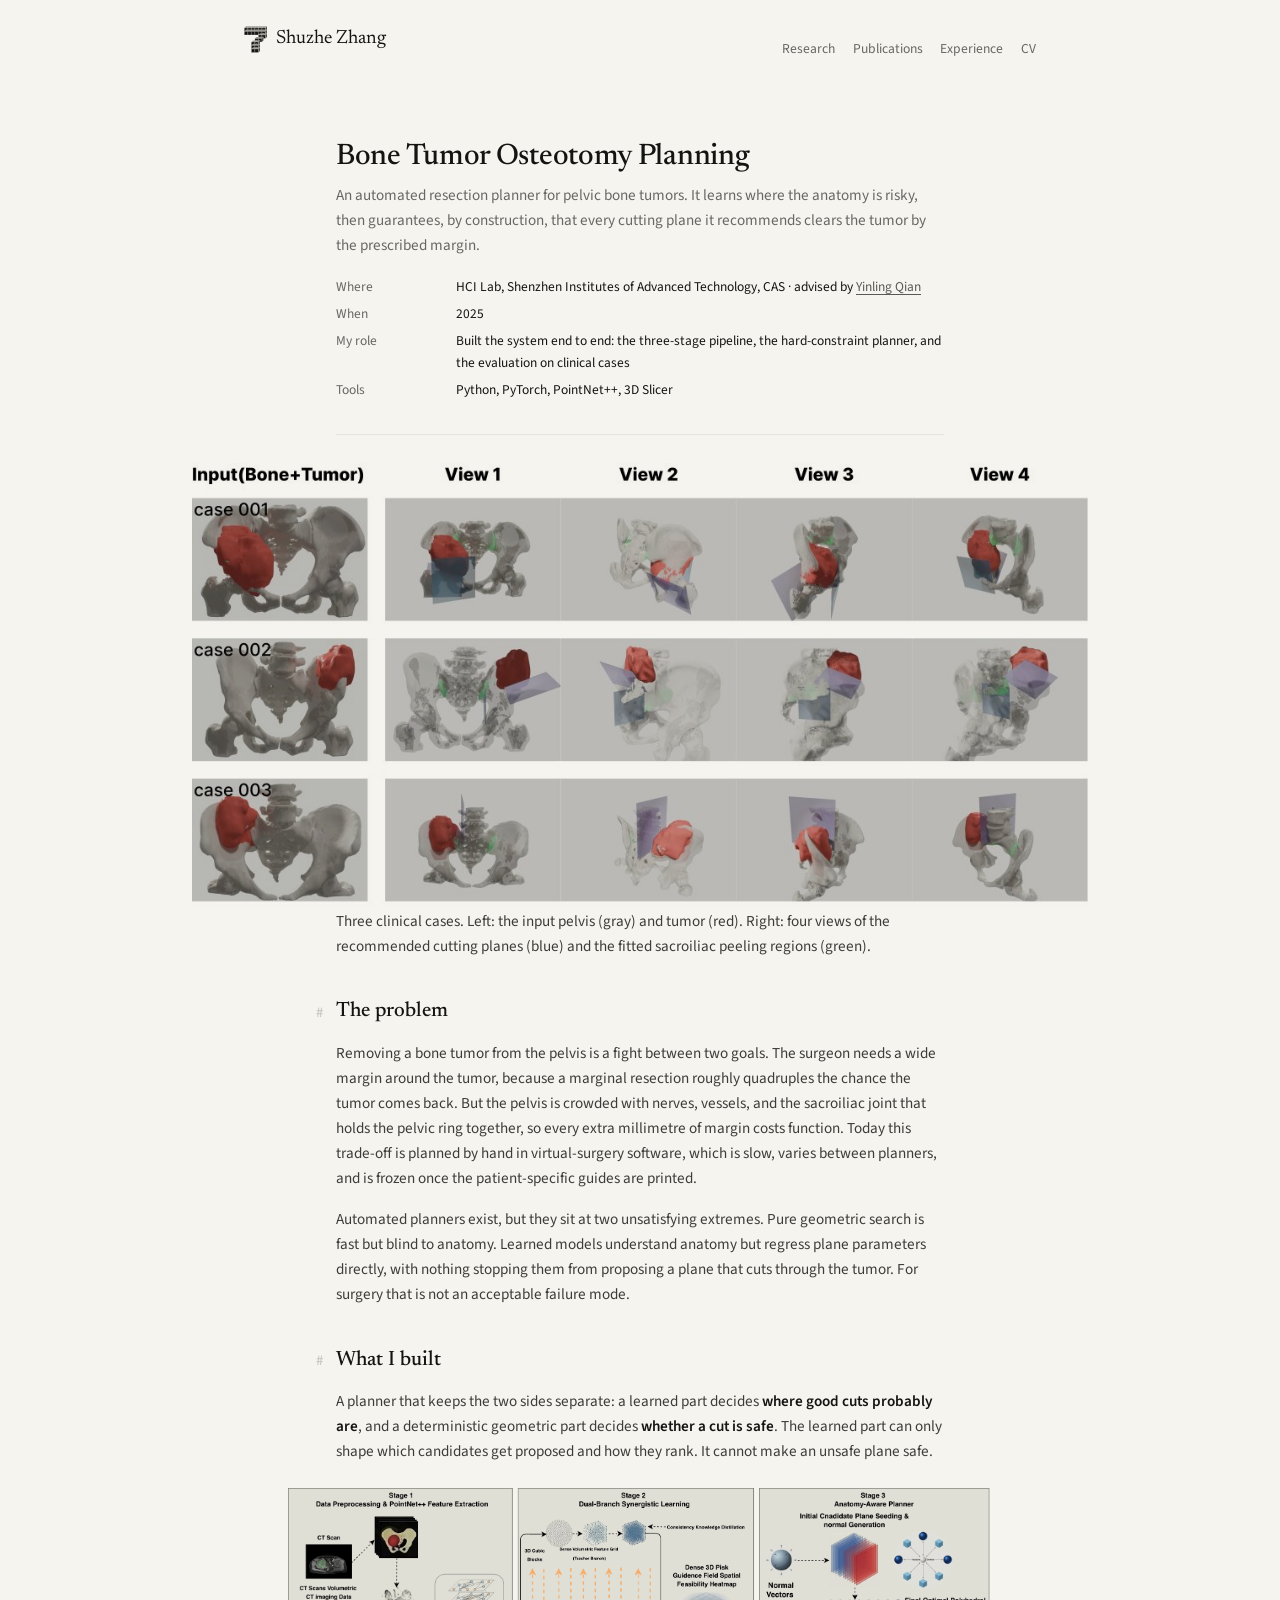
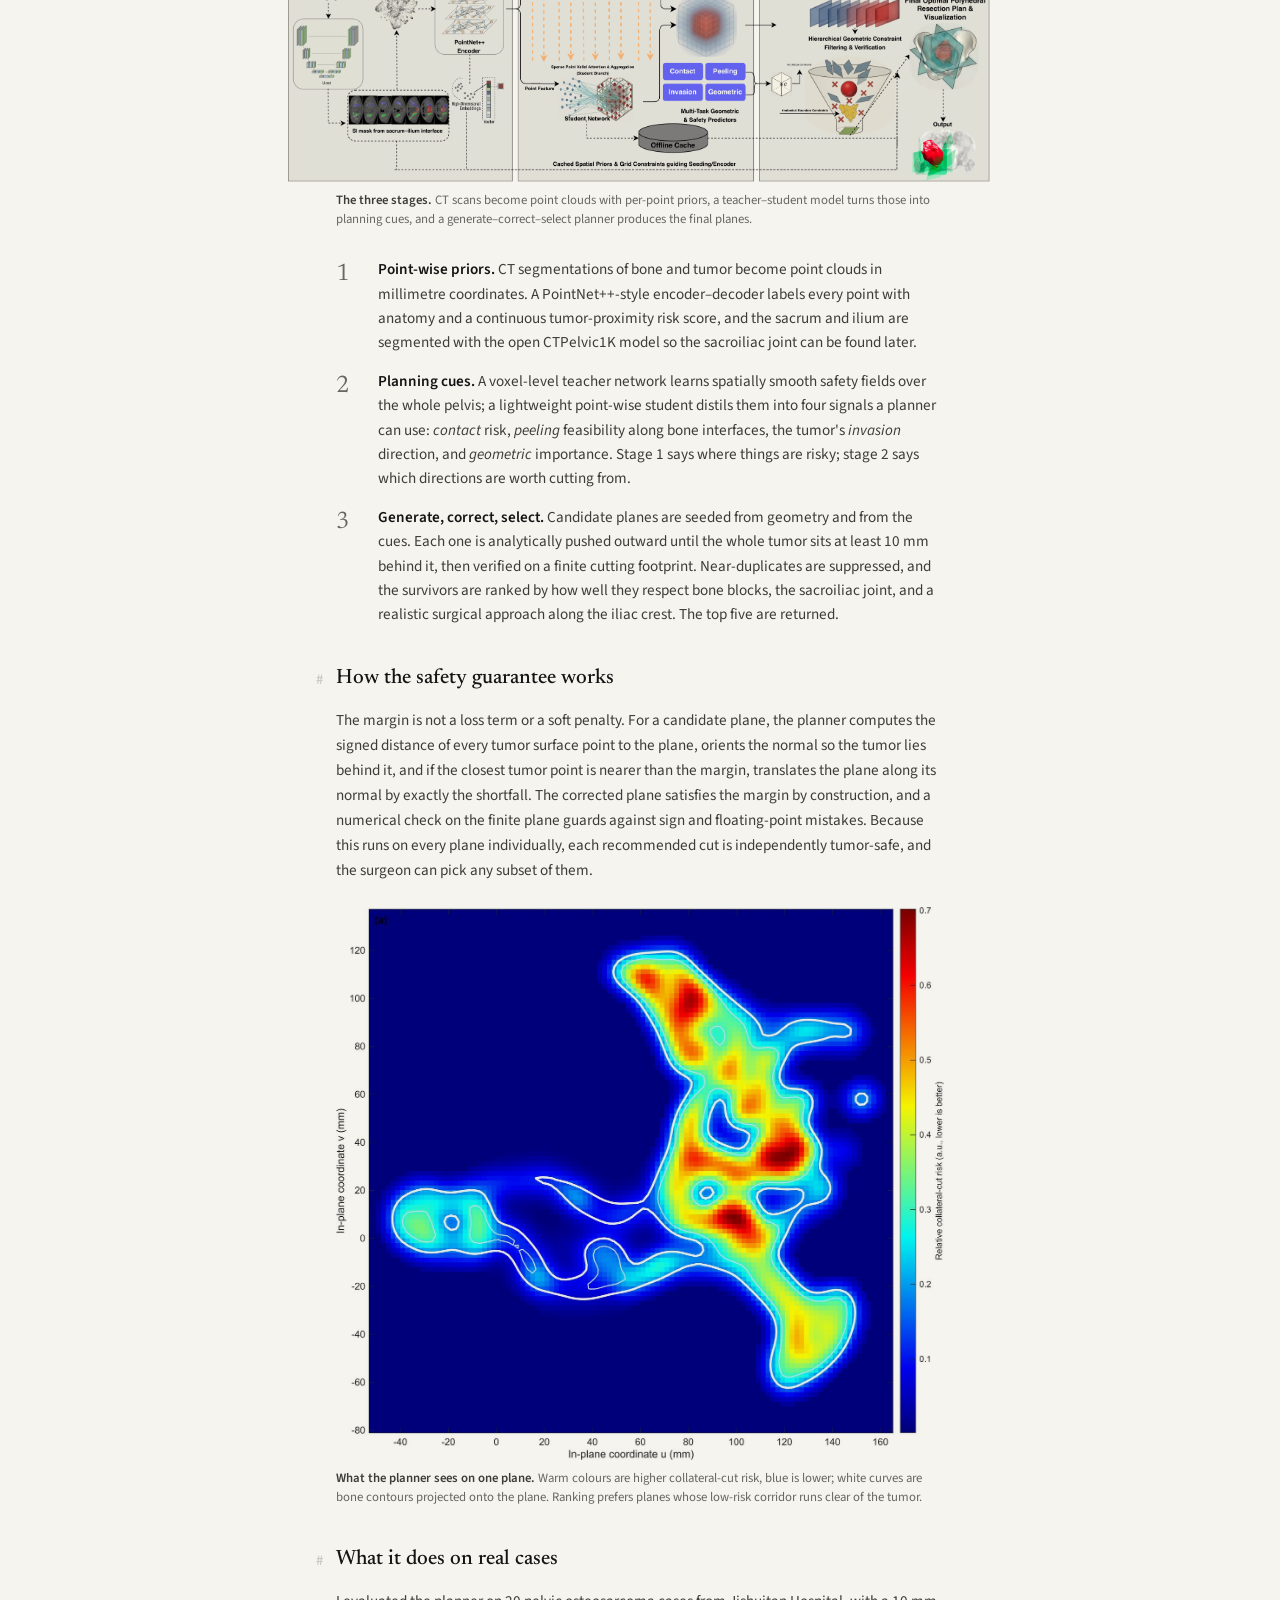
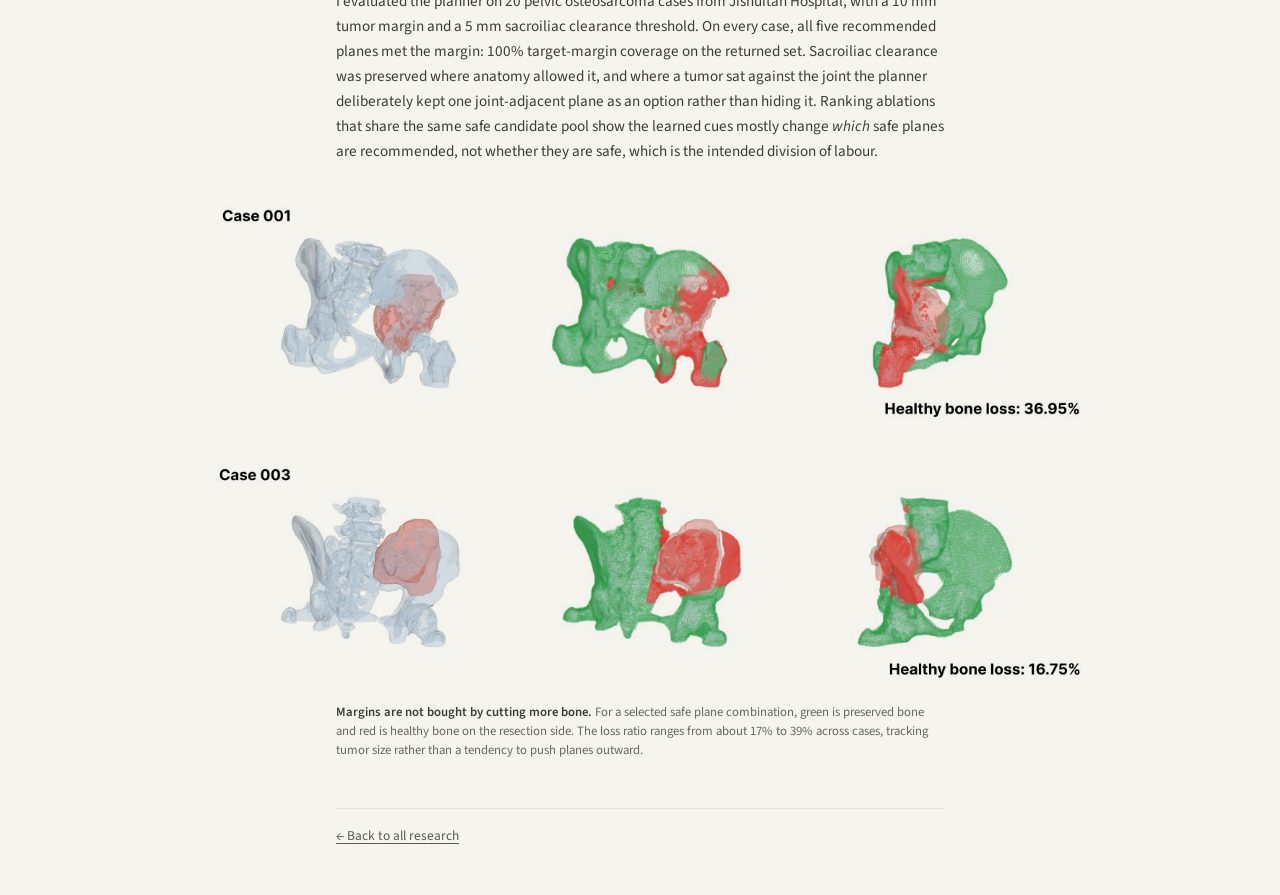
==== research/osteotomy/index.html @ 9ae02007 "Personal academic homepage Static site for shuzhezhang.com: research timeline with video and photo t" ====
<!DOCTYPE html>
<html lang="en">
<head>
  <meta charset="utf-8">
  <meta name="viewport" content="width=device-width, initial-scale=1">
  <title>Bone Tumor Osteotomy Planning</title>
  <meta name="description" content="An automated resection planner for pelvic bone tumors: learned anatomical priors plus a hard geometric safety margin on every recommended cutting plane.">
  <link rel="icon" href="[data-uri]">
  <meta property="og:type" content="website">
  <meta property="og:site_name" content="Shuzhe Zhang">
  <meta property="og:title" content="Bone Tumor Osteotomy Planning">
  <meta property="og:description" content="An automated resection planner for pelvic bone tumors, with a hard geometric safety margin on every recommended cutting plane.">
  <meta property="og:image" content="https://shuzhezhang.com/research/osteotomy/figures/hero_cases.jpg">
  <meta property="og:url" content="https://shuzhezhang.com/research/osteotomy/">
  <meta name="twitter:card" content="summary_large_image">
  <link rel="preconnect" href="https://fonts.googleapis.com">
  <link rel="preconnect" href="https://fonts.gstatic.com" crossorigin>
  <link rel="stylesheet" href="https://fonts.googleapis.com/css2?family=Newsreader:ital,opsz,wght@0,6..72,400;0,6..72,500;1,6..72,400&family=Source+Sans+3:ital,wght@0,400;0,600;1,400&display=swap">
  <link rel="stylesheet" href="../../style.css">
  <link rel="stylesheet" href="../../post.css">
</head>
<body>
<div class="page">

  <header class="topbar">
    <a class="wordmark" href="../../"><svg class="mark" aria-hidden="true" focusable="false" xmlns="http://www.w3.org/2000/svg" viewBox="-1 -75.50 66.50 76.50"><polygon points="0.00,-70.00 10.00,-70.00 14.50,-74.50 4.50,-74.50" class="f-top"/><polygon points="10.00,-60.00 14.50,-64.50 14.50,-74.50 10.00,-70.00" class="f-right"/><polygon points="0.00,-60.00 10.00,-60.00 10.00,-70.00 0.00,-70.00" class="f-left"/><polygon points="10.00,-70.00 20.00,-70.00 24.50,-74.50 14.50,-74.50" class="f-top"/><polygon points="20.00,-60.00 24.50,-64.50 24.50,-74.50 20.00,-70.00" class="f-right"/><polygon points="10.00,-60.00 20.00,-60.00 20.00,-70.00 10.00,-70.00" class="f-left"/><polygon points="20.00,-70.00 30.00,-70.00 34.50,-74.50 24.50,-74.50" class="f-top"/><polygon points="30.00,-60.00 34.50,-64.50 34.50,-74.50 30.00,-70.00" class="f-right"/><polygon points="20.00,-60.00 30.00,-60.00 30.00,-70.00 20.00,-70.00" class="f-left"/><polygon points="30.00,-70.00 40.00,-70.00 44.50,-74.50 34.50,-74.50" class="f-top"/><polygon points="40.00,-60.00 44.50,-64.50 44.50,-74.50 40.00,-70.00" class="f-right"/><polygon points="30.00,-60.00 40.00,-60.00 40.00,-70.00 30.00,-70.00" class="f-left"/><polygon points="40.00,-70.00 50.00,-70.00 54.50,-74.50 44.50,-74.50" class="f-top"/><polygon points="50.00,-60.00 54.50,-64.50 54.50,-74.50 50.00,-70.00" class="f-right"/><polygon points="40.00,-60.00 50.00,-60.00 50.00,-70.00 40.00,-70.00" class="f-left"/><polygon points="50.00,-70.00 60.00,-70.00 64.50,-74.50 54.50,-74.50" class="f-top"/><polygon points="60.00,-60.00 64.50,-64.50 64.50,-74.50 60.00,-70.00" class="f-right"/><polygon points="50.00,-60.00 60.00,-60.00 60.00,-70.00 50.00,-70.00" class="f-left"/><polygon points="0.00,-60.00 10.00,-60.00 14.50,-64.50 4.50,-64.50" class="f-top"/><polygon points="10.00,-50.00 14.50,-54.50 14.50,-64.50 10.00,-60.00" class="f-right"/><polygon points="0.00,-50.00 10.00,-50.00 10.00,-60.00 0.00,-60.00" class="f-left"/><polygon points="10.00,-60.00 20.00,-60.00 24.50,-64.50 14.50,-64.50" class="f-top"/><polygon points="20.00,-50.00 24.50,-54.50 24.50,-64.50 20.00,-60.00" class="f-right"/><polygon points="10.00,-50.00 20.00,-50.00 20.00,-60.00 10.00,-60.00" class="f-left"/><polygon points="20.00,-60.00 30.00,-60.00 34.50,-64.50 24.50,-64.50" class="f-top"/><polygon points="30.00,-50.00 34.50,-54.50 34.50,-64.50 30.00,-60.00" class="f-right"/><polygon points="20.00,-50.00 30.00,-50.00 30.00,-60.00 20.00,-60.00" class="f-left"/><polygon points="30.00,-60.00 40.00,-60.00 44.50,-64.50 34.50,-64.50" class="f-top"/><polygon points="40.00,-50.00 44.50,-54.50 44.50,-64.50 40.00,-60.00" class="f-right"/><polygon points="30.00,-50.00 40.00,-50.00 40.00,-60.00 30.00,-60.00" class="f-left"/><polygon points="40.00,-60.00 50.00,-60.00 54.50,-64.50 44.50,-64.50" class="f-top"/><polygon points="50.00,-50.00 54.50,-54.50 54.50,-64.50 50.00,-60.00" class="f-right"/><polygon points="40.00,-50.00 50.00,-50.00 50.00,-60.00 40.00,-60.00" class="f-left"/><polygon points="50.00,-60.00 60.00,-60.00 64.50,-64.50 54.50,-64.50" class="f-top"/><polygon points="60.00,-50.00 64.50,-54.50 64.50,-64.50 60.00,-60.00" class="f-right"/><polygon points="50.00,-50.00 60.00,-50.00 60.00,-60.00 50.00,-60.00" class="f-left"/><polygon points="40.00,-50.00 50.00,-50.00 54.50,-54.50 44.50,-54.50" class="f-top"/><polygon points="50.00,-40.00 54.50,-44.50 54.50,-54.50 50.00,-50.00" class="f-right"/><polygon points="40.00,-40.00 50.00,-40.00 50.00,-50.00 40.00,-50.00" class="f-left"/><polygon points="50.00,-50.00 60.00,-50.00 64.50,-54.50 54.50,-54.50" class="f-top"/><polygon points="60.00,-40.00 64.50,-44.50 64.50,-54.50 60.00,-50.00" class="f-right"/><polygon points="50.00,-40.00 60.00,-40.00 60.00,-50.00 50.00,-50.00" class="f-left"/><polygon points="30.00,-40.00 40.00,-40.00 44.50,-44.50 34.50,-44.50" class="f-top"/><polygon points="40.00,-30.00 44.50,-34.50 44.50,-44.50 40.00,-40.00" class="f-right"/><polygon points="30.00,-30.00 40.00,-30.00 40.00,-40.00 30.00,-40.00" class="f-left"/><polygon points="40.00,-40.00 50.00,-40.00 54.50,-44.50 44.50,-44.50" class="f-top"/><polygon points="50.00,-30.00 54.50,-34.50 54.50,-44.50 50.00,-40.00" class="f-right"/><polygon points="40.00,-30.00 50.00,-30.00 50.00,-40.00 40.00,-40.00" class="f-left"/><polygon points="20.00,-30.00 30.00,-30.00 34.50,-34.50 24.50,-34.50" class="f-top"/><polygon points="30.00,-20.00 34.50,-24.50 34.50,-34.50 30.00,-30.00" class="f-right"/><polygon points="20.00,-20.00 30.00,-20.00 30.00,-30.00 20.00,-30.00" class="f-left"/><polygon points="30.00,-30.00 40.00,-30.00 44.50,-34.50 34.50,-34.50" class="f-top"/><polygon points="40.00,-20.00 44.50,-24.50 44.50,-34.50 40.00,-30.00" class="f-right"/><polygon points="30.00,-20.00 40.00,-20.00 40.00,-30.00 30.00,-30.00" class="f-left"/><polygon points="20.00,-20.00 30.00,-20.00 34.50,-24.50 24.50,-24.50" class="f-top"/><polygon points="30.00,-10.00 34.50,-14.50 34.50,-24.50 30.00,-20.00" class="f-right"/><polygon points="20.00,-10.00 30.00,-10.00 30.00,-20.00 20.00,-20.00" class="f-left"/><polygon points="30.00,-20.00 40.00,-20.00 44.50,-24.50 34.50,-24.50" class="f-top"/><polygon points="40.00,-10.00 44.50,-14.50 44.50,-24.50 40.00,-20.00" class="f-right"/><polygon points="30.00,-10.00 40.00,-10.00 40.00,-20.00 30.00,-20.00" class="f-left"/><polygon points="20.00,-10.00 30.00,-10.00 34.50,-14.50 24.50,-14.50" class="f-top"/><polygon points="30.00,0.00 34.50,-4.50 34.50,-14.50 30.00,-10.00" class="f-right"/><polygon points="20.00,0.00 30.00,0.00 30.00,-10.00 20.00,-10.00" class="f-left"/><polygon points="30.00,-10.00 40.00,-10.00 44.50,-14.50 34.50,-14.50" class="f-top"/><polygon points="40.00,0.00 44.50,-4.50 44.50,-14.50 40.00,-10.00" class="f-right"/><polygon points="30.00,0.00 40.00,0.00 40.00,-10.00 30.00,-10.00" class="f-left"/></svg>Shuzhe Zhang</a>
    <nav>
      <a href="../../#research">Research</a>
      <a href="../../#publications">Publications</a>
      <a href="../../#experience">Experience</a>
      <a href="../../Shuzhe_Zhang_CV.pdf">CV</a>
    </nav>
  </header>

  <article class="post">

    <header class="post-head">
      <h1>Bone Tumor Osteotomy Planning</h1>
      <p class="sub">An automated resection planner for pelvic bone tumors. It learns where the anatomy is risky, then guarantees, by construction, that every cutting plane it recommends clears the tumor by the prescribed margin.</p>
      <dl class="post-meta">
        <dt>Where</dt><dd>HCI Lab, Shenzhen Institutes of Advanced Technology, CAS · advised by <a href="https://people.ucas.ac.cn/~qianyinling">Yinling Qian</a></dd>
        <dt>When</dt><dd>2025</dd>
        <dt>My role</dt><dd>Built the system end to end: the three-stage pipeline, the hard-constraint planner, and the evaluation on clinical cases</dd>
        <dt>Tools</dt><dd>Python, PyTorch, PointNet++, 3D Slicer</dd>
      </dl>
    </header>

    <figure class="hero">
      <img class="blend" src="figures/hero_cases.jpg" alt="Three clinical pelvic cases: the input pelvis with tumor, and four views of the recommended cutting planes around it.">
      <p class="hero-note">Three clinical cases. Left: the input pelvis (gray) and tumor (red). Right: four views of the recommended cutting planes (blue) and the fitted sacroiliac peeling regions (green).</p>
    </figure>

    <h3 id="problem"><a class="anchor" href="#problem">#</a>The problem</h3>
    <p>Removing a bone tumor from the pelvis is a fight between two goals. The surgeon needs a wide margin around the tumor, because a marginal resection roughly quadruples the chance the tumor comes back. But the pelvis is crowded with nerves, vessels, and the sacroiliac joint that holds the pelvic ring together, so every extra millimetre of margin costs function. Today this trade-off is planned by hand in virtual-surgery software, which is slow, varies between planners, and is frozen once the patient-specific guides are printed.</p>
    <p>Automated planners exist, but they sit at two unsatisfying extremes. Pure geometric search is fast but blind to anatomy. Learned models understand anatomy but regress plane parameters directly, with nothing stopping them from proposing a plane that cuts through the tumor. For surgery that is not an acceptable failure mode.</p>

    <h3 id="built"><a class="anchor" href="#built">#</a>What I built</h3>
    <p>A planner that keeps the two sides separate: a learned part decides <strong>where good cuts probably are</strong>, and a deterministic geometric part decides <strong>whether a cut is safe</strong>. The learned part can only shape which candidates get proposed and how they rank. It cannot make an unsafe plane safe.</p>
    <figure class="fig mid">
      <img class="blend" src="figures/framework.png" alt="Three-stage pipeline: CT to point-cloud priors, teacher–student guidance fields, and the generate–correct–select planner.">
      <figcaption><b>The three stages.</b> CT scans become point clouds with per-point priors, a teacher–student model turns those into planning cues, and a generate–correct–select planner produces the final planes.</figcaption>
    </figure>
    <ol class="stages">
      <li><b>Point-wise priors.</b> CT segmentations of bone and tumor become point clouds in millimetre coordinates. A PointNet++-style encoder–decoder labels every point with anatomy and a continuous tumor-proximity risk score, and the sacrum and ilium are segmented with the open CTPelvic1K model so the sacroiliac joint can be found later.</li>
      <li><b>Planning cues.</b> A voxel-level teacher network learns spatially smooth safety fields over the whole pelvis; a lightweight point-wise student distils them into four signals a planner can use: <em>contact</em> risk, <em>peeling</em> feasibility along bone interfaces, the tumor's <em>invasion</em> direction, and <em>geometric</em> importance. Stage 1 says where things are risky; stage 2 says which directions are worth cutting from.</li>
      <li><b>Generate, correct, select.</b> Candidate planes are seeded from geometry and from the cues. Each one is analytically pushed outward until the whole tumor sits at least 10 mm behind it, then verified on a finite cutting footprint. Near-duplicates are suppressed, and the survivors are ranked by how well they respect bone blocks, the sacroiliac joint, and a realistic surgical approach along the iliac crest. The top five are returned.</li>
    </ol>

    <h3 id="safety"><a class="anchor" href="#safety">#</a>How the safety guarantee works</h3>
    <p>The margin is not a loss term or a soft penalty. For a candidate plane, the planner computes the signed distance of every tumor surface point to the plane, orients the normal so the tumor lies behind it, and if the closest tumor point is nearer than the margin, translates the plane along its normal by exactly the shortfall. The corrected plane satisfies the margin by construction, and a numerical check on the finite plane guards against sign and floating-point mistakes. Because this runs on every plane individually, each recommended cut is independently tumor-safe, and the surgeon can pick any subset of them.</p>
    <figure class="fig narrow">
      <img class="blend" src="figures/risk_heatmap.jpg" alt="In-plane risk heatmap on one recommended cutting plane, with projected bone contours.">
      <figcaption><b>What the planner sees on one plane.</b> Warm colours are higher collateral-cut risk, blue is lower; white curves are bone contours projected onto the plane. Ranking prefers planes whose low-risk corridor runs clear of the tumor.</figcaption>
    </figure>

    <h3 id="results"><a class="anchor" href="#results">#</a>What it does on real cases</h3>
    <p>I evaluated the planner on 20 pelvic osteosarcoma cases from Jishuitan Hospital, with a 10 mm tumor margin and a 5 mm sacroiliac clearance threshold. On every case, all five recommended planes met the margin: 100% target-margin coverage on the returned set. Sacroiliac clearance was preserved where anatomy allowed it, and where a tumor sat against the joint the planner deliberately kept one joint-adjacent plane as an option rather than hiding it. Ranking ablations that share the same safe candidate pool show the learned cues mostly change <em>which</em> safe planes are recommended, not whether they are safe, which is the intended division of labour.</p>
    <figure class="fig">
      <img class="blend" src="figures/bone_loss_2cases.jpg" alt="Two cases showing preserved bone in green and healthy bone on the resection side in red, with the healthy-bone-loss percentage.">
      <figcaption><b>Margins are not bought by cutting more bone.</b> For a selected safe plane combination, green is preserved bone and red is healthy bone on the resection side. The loss ratio ranges from about 17% to 39% across cases, tracking tumor size rather than a tendency to push planes outward.</figcaption>
    </figure>

    <footer class="post-foot">
      <a href="../../">← Back to all research</a>
    </footer>
  </article>

</div>
</body>
</html>
---- style.css ----
/* ---------- Tokens ---------- */
:root {
  --paper: #f5f4ef;        /* warm paper ground, as on pi.website */
  --paper-hover: #ebeae5;
  --card: #ffffff;
  --ink: #141413;
  --ink-soft: #3d3c38;
  --muted: #686763;
  --divider: #e5e4dc;
  --rail: #c9c8bf;
  --link: #595955;
  --shadow: #141413;
  --vox-top: #8f8d84; --vox-left: #141413; --vox-right: #3d3c38;

  --serif: "Newsreader", "Iowan Old Style", Georgia, "Times New Roman", serif;
  --sans: "Source Sans 3", "Helvetica Neue", Arial, system-ui, sans-serif;
  --measure: 52rem;   /* 832px column; paragraphs stay capped below */
}
@media (prefers-color-scheme: dark) {
  :root:not([data-theme="light"]) {
    --paper: #151513; --paper-hover: #1f1e1b; --card: #1b1b18;
    --ink: #ebe9e1; --ink-soft: #cfcdc4; --muted: #9a988f;
    --divider: #2b2a26; --rail: #3a3934; --link: #b3b1a8; --shadow: #ebe9e1;
    --vox-top: #8f8d84; --vox-left: #ebe9e1; --vox-right: #bab8af;
  }
}
:root[data-theme="dark"] {
  --paper: #151513; --paper-hover: #1f1e1b; --card: #1b1b18;
  --ink: #ebe9e1; --ink-soft: #cfcdc4; --muted: #9a988f;
  --divider: #2b2a26; --rail: #3a3934; --link: #b3b1a8; --shadow: #ebe9e1;
  --vox-top: #8f8d84; --vox-left: #ebe9e1; --vox-right: #bab8af;
}

/* ---------- Base ---------- */
*, *::before, *::after { box-sizing: border-box; }
body {
  margin: 0;
  background: var(--paper);
  color: var(--ink);
  font-family: var(--sans);
  font-size: 15px;
  line-height: 1.6;
  -webkit-font-smoothing: antialiased;
}
a { color: inherit; text-decoration: none; }
a:focus-visible { outline: 2px solid var(--ink); outline-offset: 2px; }
img { max-width: 100%; display: block; }
h1, h2 { font-family: var(--serif); font-weight: 500; margin: 0; text-wrap: balance; }
.link { color: var(--link); text-decoration: underline; text-underline-offset: 3px; }
.link:hover { color: var(--ink); }

.page { max-width: var(--measure); margin: 0 auto; padding: 1.5rem 1.25rem 3rem; }
html, body { overflow-x: hidden; }   /* nothing should scroll the page sideways */

/* ---------- Top bar ---------- */
.topbar {
  display: flex; align-items: baseline; justify-content: space-between; gap: 1rem;
  padding-bottom: 1.25rem; margin-bottom: 2.25rem;
}
.wordmark { font-family: var(--serif); font-size: 1.2rem; display: inline-flex; align-items: center; gap: 0.55rem; }
.mark { height: 1.4em; width: auto; }
.mark polygon { stroke: var(--paper); stroke-width: 0.6; stroke-linejoin: round; }
.mark .f-top { fill: var(--vox-top); } .mark .f-left { fill: var(--vox-left); } .mark .f-right { fill: var(--vox-right); }
.topbar nav { display: flex; gap: 1.1rem; font-size: 0.85rem; }
.topbar nav a { color: var(--muted); }
.topbar nav a:hover { color: var(--ink); text-decoration: underline; text-underline-offset: 5px; }

/* ---------- Intro ---------- */
.intro { display: grid; grid-template-columns: 5rem minmax(0, 1fr); gap: 1.5rem; align-items: start; margin-bottom: 2.5rem; }
.avatar { width: 5rem; aspect-ratio: 1; border-radius: 999px; object-fit: cover; }
.intro p { margin: 0 0 0.7rem; color: var(--ink-soft); }
.intro p:last-child { margin-bottom: 0; }

/* ---------- Sections ---------- */
.section { margin-top: 2.5rem; }
.section h2 { font-size: 1.25rem; margin-bottom: 1.1rem; }

/* ---------- Timeline (pi.website feed) ---------- */
.timeline { position: relative; margin: 0; padding: 0 0 0 1.5rem; list-style: none; display: flex; flex-direction: column; gap: 0.35rem; }
.timeline::after {
  content: ""; position: absolute; left: 0; top: 0.5rem; bottom: 0; width: 1px;
  background: linear-gradient(to bottom, var(--rail) 0, var(--rail) calc(100% - 5rem), transparent 100%);
}
.entry { position: relative; display: flex; flex-direction: column; gap: 0.25rem; padding: 0.55rem 0.75rem; transition: background 150ms ease; }
.entry:hover { background: var(--paper-hover); }
.entry::before {
  content: ""; position: absolute; left: calc(-1.5rem - 3px); top: 0.95rem;
  width: 7px; height: 7px; border-radius: 2px; background: var(--ink); outline: 2px solid var(--paper); z-index: 1;
}
.entry .row { display: flex; align-items: baseline; justify-content: space-between; gap: 1rem; }
.entry .title { font-weight: 600; font-size: 0.86rem; line-height: 1.35; }
.entry a.title:hover { text-decoration: underline; text-underline-offset: 3px; }
.entry .when { font-size: 0.78rem; color: var(--muted); white-space: nowrap; font-variant-numeric: tabular-nums; }
.entry .desc { margin: 0; font-size: 0.82rem; line-height: 1.5; color: var(--muted); }
.entry .meta { display: flex; flex-wrap: wrap; gap: 0.25rem 0.9rem; font-size: 0.76rem; color: var(--muted); }
.entry .meta a { color: var(--link); text-decoration: underline; text-underline-offset: 3px; }
.entry .meta a:hover { color: var(--ink); }
.entry .meta .meta-links { flex-basis: 100%; }   /* links drop to their own line, under the affiliation */

.entry.is-featured {
  background: var(--card); border: 1px solid var(--shadow); box-shadow: 3px 3px 0 var(--shadow);
  transition: box-shadow 150ms ease;
}
.entry.is-featured:hover { box-shadow: 5px 5px 0 var(--shadow); }
.entry.is-featured .desc { color: var(--ink-soft); }

/* ---------- Card thumbnail ---------- */
.entry-main { display: grid; grid-template-columns: 11rem minmax(0, 1fr); gap: 0.95rem; align-items: start; }
.entry-text { display: flex; flex-direction: column; gap: 0.25rem; min-width: 0; }
.thumb { display: block; overflow: hidden; border: 1px solid var(--divider); border-radius: 5px; background: var(--paper); }
.thumb video, .thumb img { display: block; width: 100%; height: auto; border-radius: 4px; }   /* Safari clips video by its own radius, not the parent's */
@media (prefers-color-scheme: dark) {
  :root:not([data-theme="light"]) .thumb video,
  :root:not([data-theme="light"]) .thumb img { filter: brightness(0.82); }
}
:root[data-theme="dark"] .thumb video,
:root[data-theme="dark"] .thumb img { filter: brightness(0.82); }
@media (max-width: 600px) {
  .entry-main { grid-template-columns: 1fr; gap: 0.6rem; }
  .thumb { max-width: 100%; }   /* fill the column on a phone, no arbitrary inset */
}

/* ---------- Publications ---------- */
.pubs { margin: 0; padding: 0; list-style: none; }
.pub { padding: 0.65rem 0; border-top: 1px solid var(--divider); font-size: 0.84rem; line-height: 1.5; }

.pub:last-child { border-bottom: 1px solid var(--divider); }
.pub .ptitle { display: block; font-family: var(--serif); font-size: 1rem; }
.pub .authors { color: var(--ink-soft); }
.pub .authors .me { font-weight: 600; color: var(--ink); }
.pub .venue { color: var(--muted); font-size: 0.78rem; }
.pub .venue a { color: var(--link); text-decoration: underline; text-underline-offset: 3px; }
.pub .venue a:hover { color: var(--ink); }

/* ---------- Research experience ---------- */
.orgs { margin: 0; padding: 0; list-style: none; }
.org { display: grid; grid-template-columns: 4.25rem minmax(0, 1fr); gap: 1.1rem; align-items: start; padding: 0.85rem 0; border-top: 1px solid var(--divider); }
.org:last-child { border-bottom: 1px solid var(--divider); }
.org-logo { display: flex; align-items: center; justify-content: center; width: 4.25rem; height: 3.25rem; }
.org-logo img { max-width: 100%; max-height: 100%; width: auto; height: auto; object-fit: contain; }
.org-body { display: flex; flex-direction: column; gap: 0.2rem; min-width: 0; }
.org .row { display: flex; align-items: baseline; justify-content: space-between; gap: 1rem; }
.org-name { font-weight: 600; font-size: 0.86rem; line-height: 1.35; }
.org .when { font-size: 0.78rem; color: var(--muted); white-space: nowrap; font-variant-numeric: tabular-nums; }
.org .desc { margin: 0; font-size: 0.82rem; line-height: 1.5; color: var(--muted); }
.org .desc a { color: var(--link); text-decoration: underline; text-underline-offset: 3px; }
.org .desc a:hover { color: var(--ink); }

/* ---------- Footer ---------- */
.footer { margin-top: 3.5rem; padding-top: 1.25rem; border-top: 1px solid var(--divider); font-size: 0.84rem; color: var(--muted); }
.footer p { margin: 0 0 0.5rem; }
.footer .wordmark { color: var(--ink); margin-top: 1.5rem; }

/* ---------- Responsive ---------- */
@media (max-width: 600px) {
  /* the four nav links do not fit beside the wordmark on a phone: let both wrap */
  .topbar { flex-wrap: wrap; gap: 0.5rem 1rem; align-items: baseline; }
  .topbar nav { flex-wrap: wrap; gap: 0.75rem 0.9rem; }
  .intro { grid-template-columns: 1fr; gap: 1rem; }
  .entry .row { flex-direction: column; gap: 0.1rem; }
  .org { grid-template-columns: 3.25rem minmax(0, 1fr); gap: 0.75rem; }
  .org-logo { width: 3.25rem; height: 2.75rem; }
  .org .row { flex-direction: column; gap: 0.1rem; }
}
@media (prefers-reduced-motion: reduce) { .entry { transition: none; } }
---- post.css ----
/* Article layout for research pages (shares tokens with style.css) */
.post { max-width: 38rem; margin: 0 auto; }   /* the text column is the measure and is centred; media breaks out around it */
.post-head { padding: 1.5rem 0 1.25rem; border-bottom: 1px solid var(--divider); margin-bottom: 1.75rem; }
.post-head h1 { font-size: 1.85rem; line-height: 1.2; letter-spacing: -0.01em; }
.post-head .sub { margin: 0.5rem 0 0; color: var(--muted); font-size: 0.95rem; }
.post-meta { display: grid; grid-template-columns: 6.5rem minmax(0, 1fr); gap: 0.35rem 1rem; margin-top: 1.1rem; font-size: 0.84rem; }
.post-meta dt { color: var(--muted); margin: 0; }
.post-meta dd { margin: 0; }
.post-meta a { color: var(--link); text-decoration: underline; text-underline-offset: 3px; }
.post-meta a:hover { color: var(--ink); }
.post-meta .links { display: flex; flex-wrap: wrap; gap: 0.35rem 1rem; }

.post p { font-size: 0.95rem; line-height: 1.65; color: var(--ink-soft); margin: 0 0 1rem; }
.post p strong { color: var(--ink); font-weight: 600; }
.post h3 { font-family: var(--serif); font-weight: 500; font-size: 1.3rem; margin: 2.25rem 0 0.75rem; position: relative; }
.post h3 a.anchor { position: absolute; left: -1.25rem; color: var(--rail); text-decoration: none; font-family: var(--sans); font-size: 0.9rem; top: 0.35rem; }
.post h3:hover a.anchor { color: var(--link); }
.post ul { padding-left: 1.2rem; margin: 0 0 1rem; font-size: 0.95rem; line-height: 1.6; color: var(--ink-soft); }
.post li { margin-bottom: 0.35rem; }
.post .tldr { border-left: 2px solid var(--ink); padding: 0.15rem 0 0.15rem 1rem; margin: 1.25rem 0 1.5rem; }
.post .tldr p { margin: 0; color: var(--ink); }

figure.fig { margin: 1.5rem 0 1.75rem; }
figure.fig.narrow { max-width: 100%; }
figure.fig.mid { max-width: 100%; }
figure.fig.narrow video { width: 100%; height: auto; display: block; }
figure.fig img, figure.fig video { width: 100%; height: auto; display: block; }
/* Figures with white or light backgrounds: multiply onto the paper in the light theme
   (white becomes paper, inks stay), and sit on a paper-coloured plate in the dark theme. */
img.blend { mix-blend-mode: multiply; }
:root[data-theme="dark"] img.blend { mix-blend-mode: normal; background: #f5f4ef; padding: 0.5rem; box-sizing: border-box; }
@media (prefers-color-scheme: dark) { :root:not([data-theme="light"]) img.blend { mix-blend-mode: normal; background: #f5f4ef; padding: 0.5rem; box-sizing: border-box; } }
figcaption { font-size: 0.8rem; line-height: 1.5; color: var(--muted); margin-top: 0.55rem; }
figcaption b { color: var(--ink-soft); font-weight: 600; }

/* hero video + filmstrip with phase markers */
.hero { margin: 0 0 1.75rem; }
.hero video { width: 100%; height: auto; display: block; background: #000; }
.strip { position: relative; display: grid; grid-template-columns: repeat(24, minmax(0, 1fr)); gap: 1px; margin-top: 4px; cursor: pointer; }
.strip img { width: 100%; height: auto; display: block; opacity: 0.55; transition: opacity 120ms; }
.strip img.is-current, .strip img:hover { opacity: 1; }
.phases { display: grid; grid-template-columns: repeat(24, minmax(0, 1fr)); margin-top: 4px; font-size: 0.68rem; letter-spacing: 0.04em; text-transform: uppercase; color: var(--muted); }
.phases span { border-top: 2px solid var(--rail); padding-top: 0.25rem; padding-right: 0.3rem; white-space: nowrap; overflow: hidden; text-overflow: ellipsis; }
.phases span.is-current { border-top-color: var(--ink); color: var(--ink); }
.hero-note { font-size: 0.78rem; color: var(--muted); margin-top: 0.5rem; }

/* numbered stages (a real sequence) */
.post ol.stages { list-style: none; counter-reset: stage; padding: 0; margin: 0.25rem 0 1rem; }
.post ol.stages li { counter-increment: stage; position: relative; padding-left: 2.6rem; margin-bottom: 0.9rem; font-size: 0.95rem; line-height: 1.6; color: var(--ink-soft); }
.post ol.stages li::before { content: counter(stage); position: absolute; left: 0; top: -0.15rem; font-family: var(--serif); font-size: 1.5rem; color: var(--muted); }
.post ol.stages li b { color: var(--ink); font-weight: 600; }
.hero img { width: 100%; height: auto; display: block; }
.pair img { width: 100%; height: auto; display: block; }

/* side-by-side media */
.pair { display: grid; grid-template-columns: minmax(0, 1fr) minmax(0, 1fr); gap: 0.75rem; }
.pair video { width: 100%; height: auto; display: block; image-rendering: pixelated; }
.pair .lab { font-size: 0.74rem; letter-spacing: 0.05em; text-transform: uppercase; color: var(--muted); margin-top: 0.35rem; }

/* results table */
.post table { border-collapse: collapse; width: 100%; font-size: 0.84rem; margin: 0.75rem 0 0.5rem; font-variant-numeric: tabular-nums; }
.post th, .post td { text-align: left; padding: 0.45rem 0.5rem; border-bottom: 1px solid var(--divider); vertical-align: top; }
.post th { font-weight: 600; color: var(--ink); border-bottom: 1px solid var(--ink); font-size: 0.78rem; }
.post td.num, .post th.num { text-align: right; white-space: nowrap; }
.post tr.ours td { color: var(--ink); font-weight: 600; }
.post tr.abl td:first-child { padding-left: 1.25rem; color: var(--muted); }
.table-wrap { overflow-x: auto; }

pre.bib { background: var(--paper-hover); border: 1px solid var(--divider); padding: 0.9rem 1rem; font-size: 0.78rem; line-height: 1.5; overflow-x: auto; margin: 0.75rem 0 0; }

.post-foot { margin-top: 3rem; padding-top: 1rem; border-top: 1px solid var(--divider); font-size: 0.84rem; color: var(--muted); }
.post-foot a { color: var(--link); text-decoration: underline; text-underline-offset: 3px; }

@media (max-width: 600px) {
  .post-meta { grid-template-columns: 1fr; gap: 0.1rem 0; }
  .post-meta dt { margin-top: 0.5rem; }
  .post h3 a.anchor { display: none; }
  .phases { font-size: 0.6rem; }
}

/* media breaks out of the text column on wide screens */
@media (min-width: 1100px) {
  /* no transform here: a transform isolates mix-blend-mode, which would keep white figure backgrounds white */
  .hero, figure.fig:not(.narrow), .table-wrap { width: min(56rem, calc(100vw - 4rem)); margin-left: calc(50% - min(28rem, 50vw - 2rem)) !important; }
  figure.fig.mid { width: min(44rem, calc(100vw - 4rem)); max-width: none; margin-left: calc(50% - min(22rem, 50vw - 2rem)) !important; }
  .table-wrap table { max-width: 46rem; margin-left: auto; margin-right: auto; }
}

/* captions belong to the text column, not to the width of the media they sit under */
.post figcaption, .post .hero-note { max-width: 38rem; margin-left: auto; margin-right: auto; }
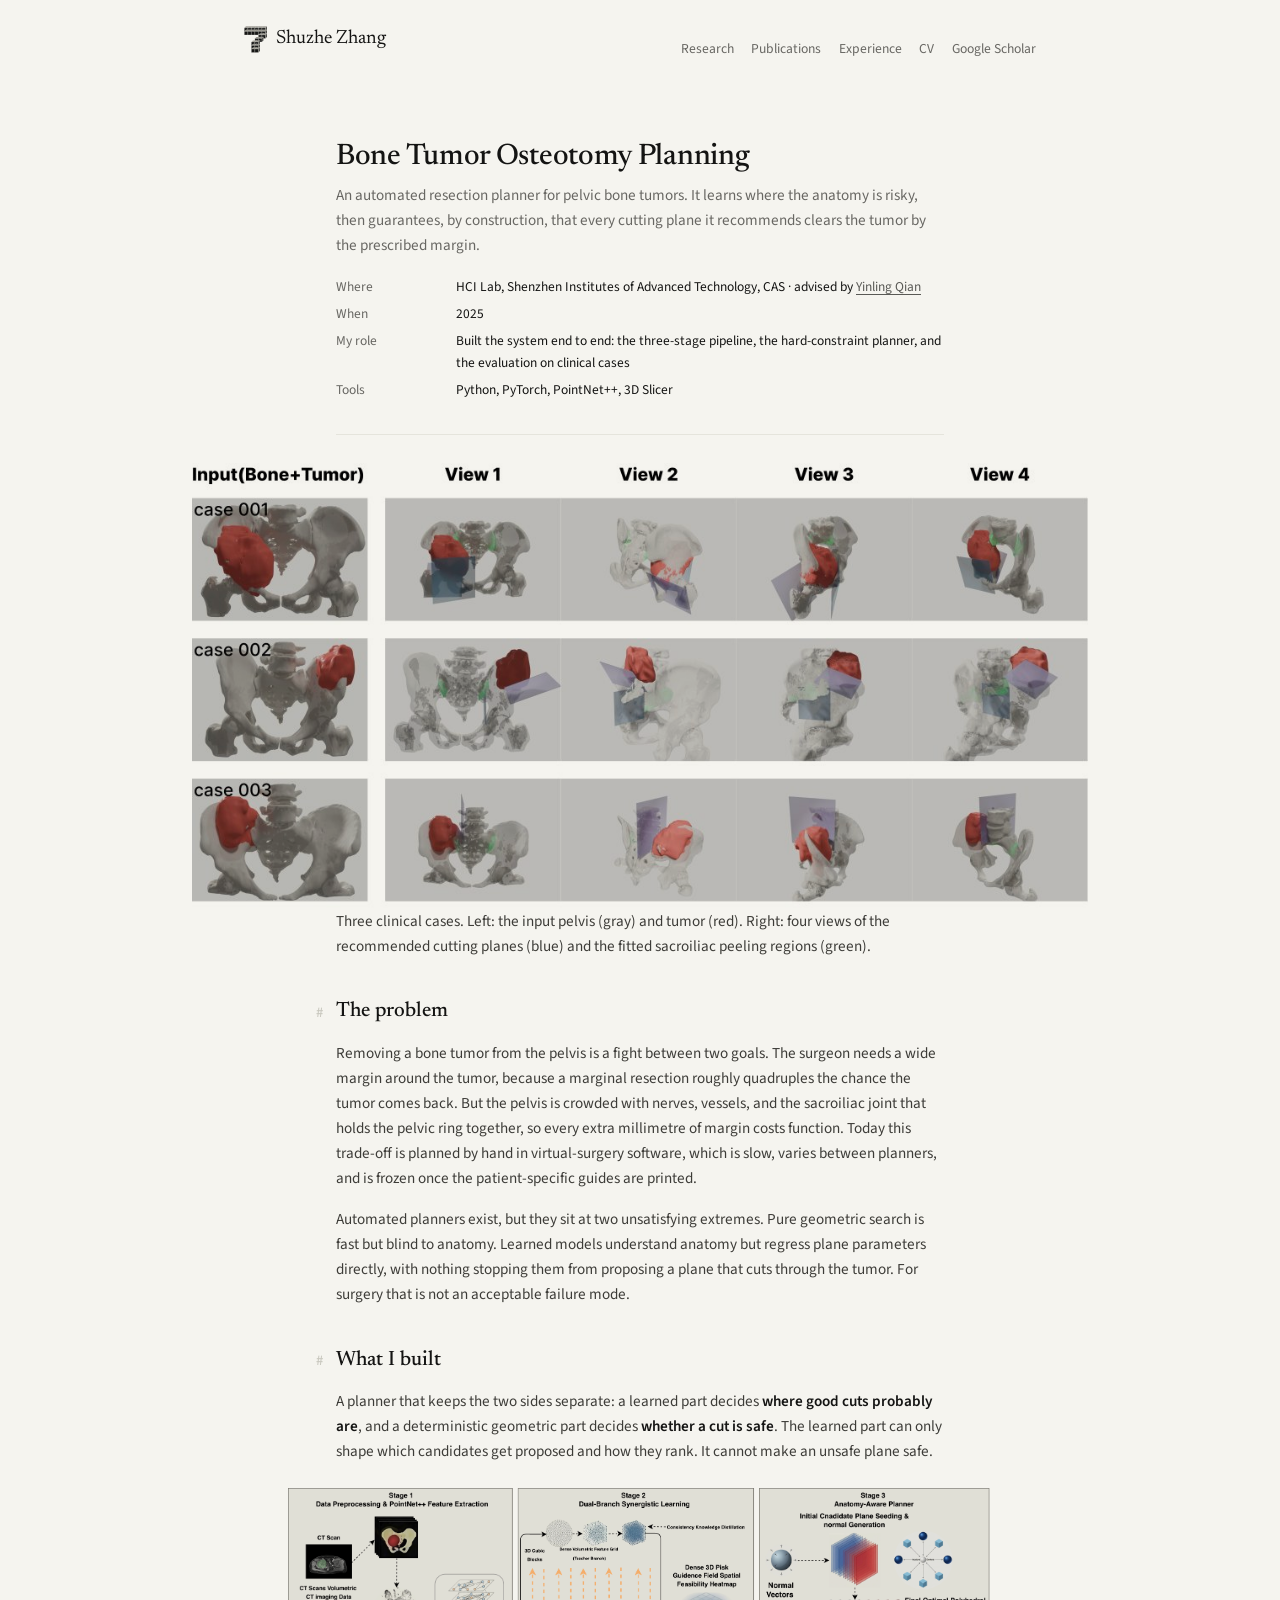
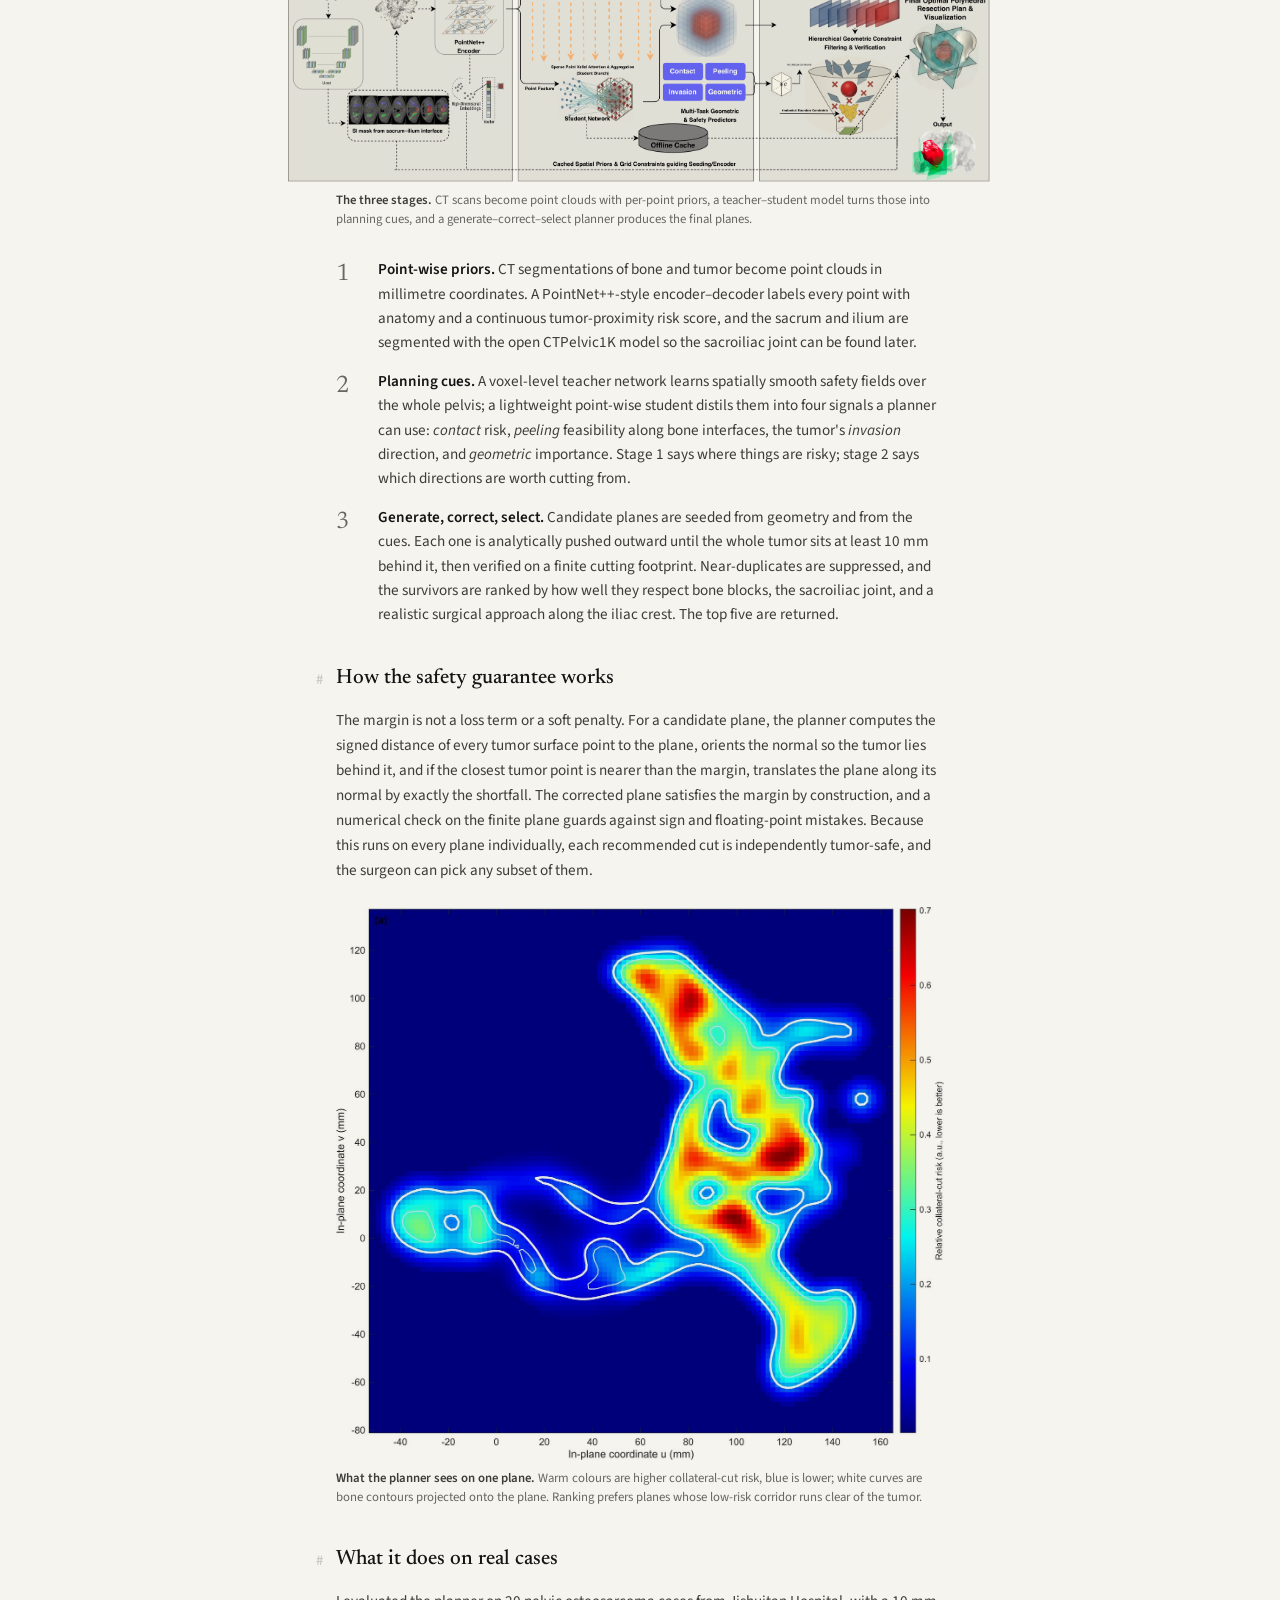
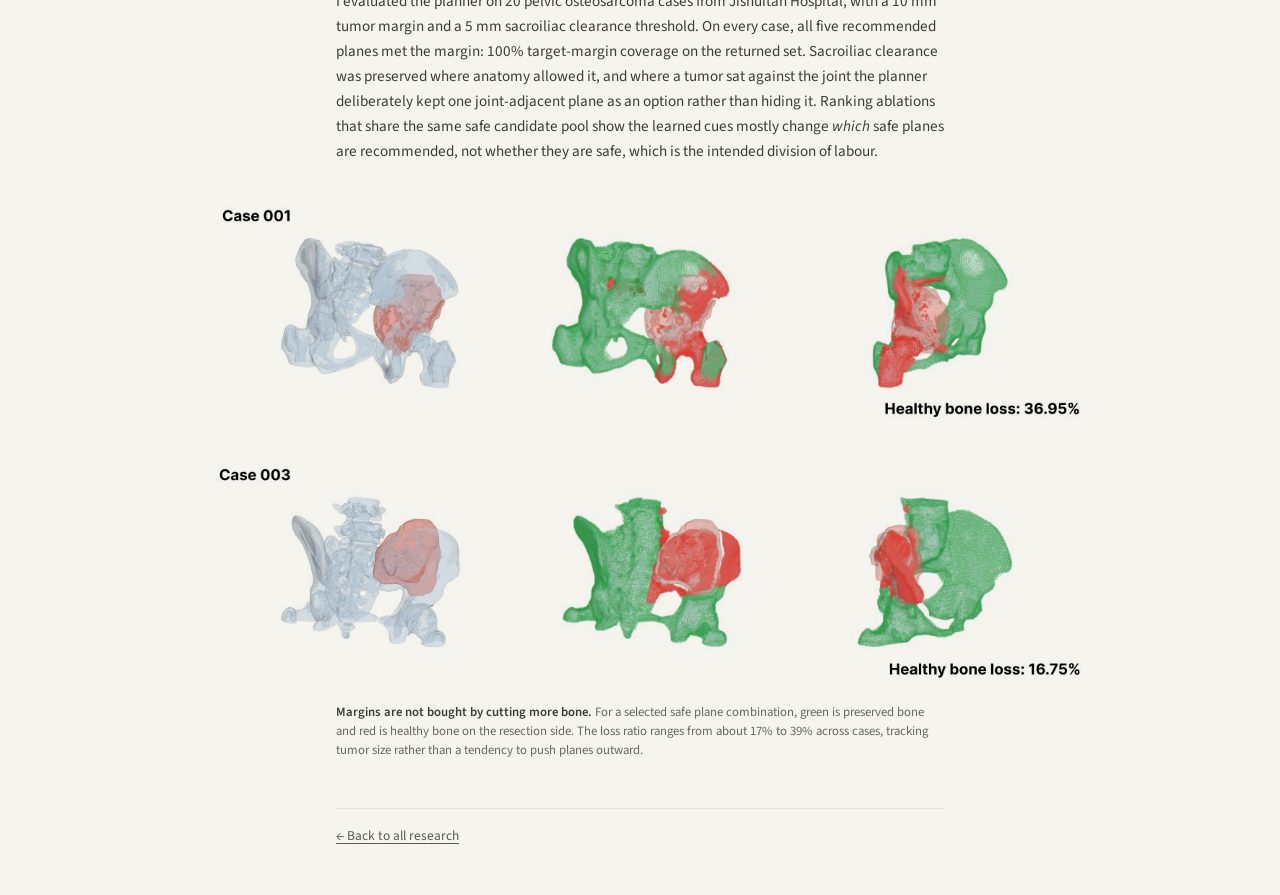
==== commit 27659e5c: "Unify navigation across all pages Restore the CV link on the homepage and add Google Scholar to both" ====
--- a/research/osteotomy/index.html
+++ b/research/osteotomy/index.html
@@ -29,6 +29,7 @@
       <a href="../../#publications">Publications</a>
       <a href="../../#experience">Experience</a>
       <a href="../../Shuzhe_Zhang_CV.pdf">CV</a>
+      <a href="https://scholar.google.com/citations?user=uV5fnogAAAAJ">Google Scholar</a>
     </nav>
   </header>
 
